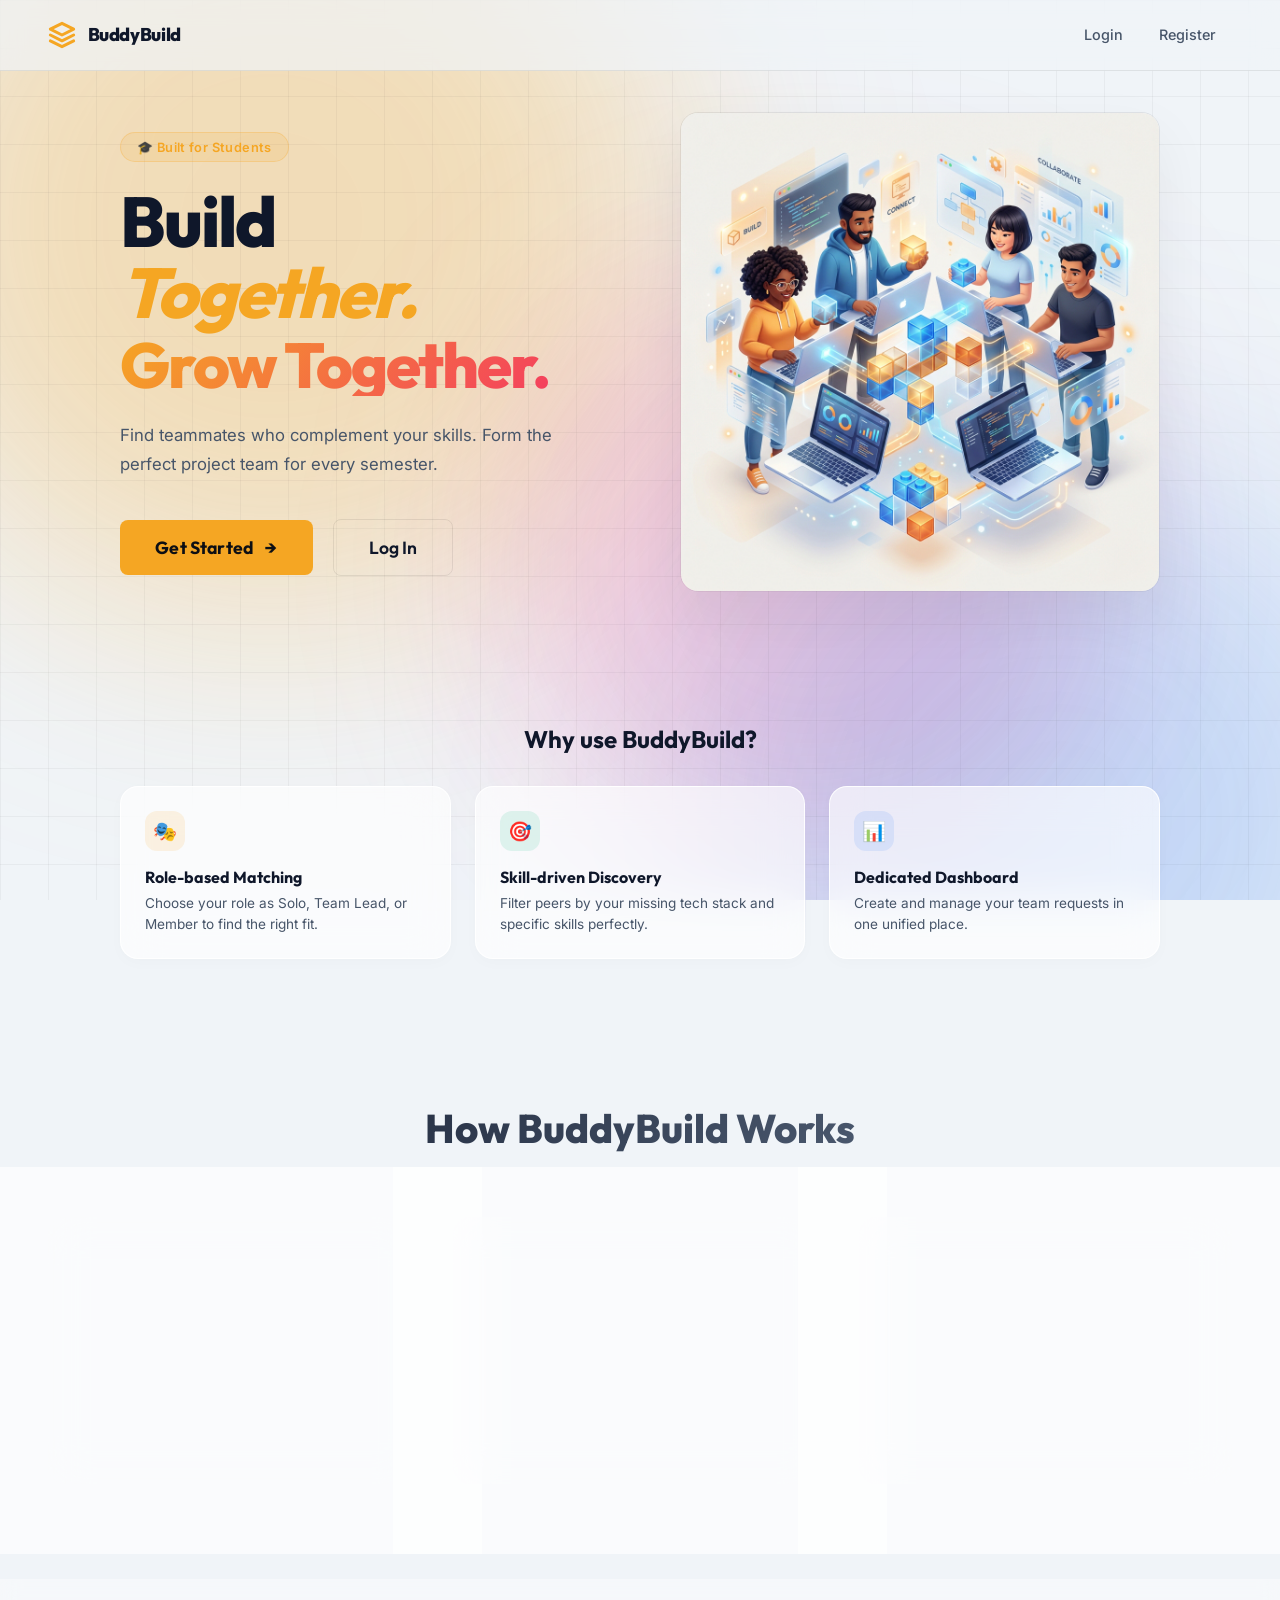
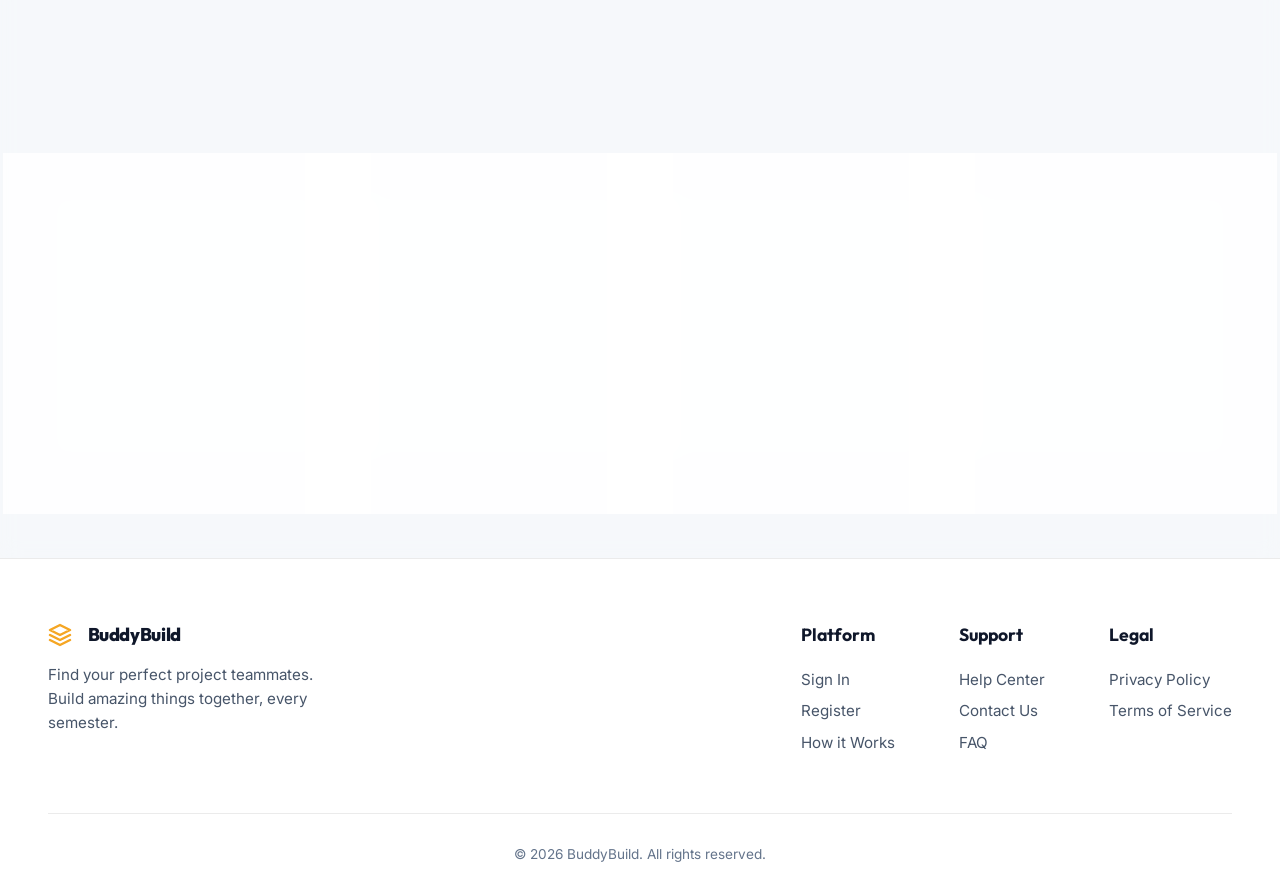
==== index.html @ 49490de5 "Initial commit" ====
<!DOCTYPE html>
<html lang="en">
<head>
  <meta charset="UTF-8" />
  <meta name="viewport" content="width=device-width, initial-scale=1.0"/>
  <title>BuddyBuild — Find Your Team</title>
  <link rel="stylesheet" href="css/global.css" />
  <link rel="stylesheet" href="css/auth.css" />
  <link rel="preconnect" href="https://fonts.googleapis.com">
  <link href="https://fonts.googleapis.com/css2?family=Outfit:wght@400;600;700;800&family=Inter:wght@300;400;500&display=swap" rel="stylesheet">
</head>
<body class="auth-body">

  <div class="auth-bg">
    <div class="bg-blob b1"></div>
    <div class="bg-blob b2"></div>
    <div class="bg-blob b3"></div>
    <div class="grid-overlay"></div>
  </div>

  <header class="auth-header">
    <div class="logo">
      <svg width="28" height="28" viewBox="0 0 24 24" fill="none" stroke="var(--accent)" stroke-width="2.5" stroke-linecap="round" stroke-linejoin="round" style="margin-right: 2px;">
        <polygon points="12 2 2 7 12 12 22 7 12 2"></polygon>
        <polyline points="2 17 12 22 22 17"></polyline>
        <polyline points="2 12 12 17 22 12"></polyline>
      </svg>
      <span class="logo-text">BuddyBuild</span>
    </div>
    <nav class="auth-nav">
      <a href="login.html" class="nav-link">Login</a>
      <a href="register.html" class="nav-link">Register</a>
    </nav>
  </header>

  <main class="auth-main">
    <!-- Hero Left -->
    <div class="hero-section">
      <div class="hero-badge">🎓 Built for Students</div>
      <h1 class="hero-title">
        Build<br/>
        <em>Together.</em><br/>
        <span class="hero-accent">Grow Together.</span>
      </h1>
      <p class="hero-sub">Find teammates who complement your skills. Form the perfect project team for every semester.</p>



      <div style="margin-top: 2.5rem;">
        <a href="register.html" class="btn-primary" style="font-size: 1.1rem; padding: 1rem 2.2rem; margin-right: 1rem;">Get Started <span class="btn-arrow">→</span></a>
        <a href="login.html" class="btn-outline" style="font-size: 1.1rem; padding: 1rem 2.2rem;">Log In</a>
      </div>
    </div>

    <!-- Hero Right Illustration -->
    <div class="hero-illustration" style="position: relative; animation: float 6s ease-in-out infinite; justify-self: center;">
      <img src="hero.png" alt="Students building together" style="width: 100%; max-width: 520px; border-radius: var(--radius-lg); box-shadow: 0 24px 60px rgba(0,0,0,0.06); object-fit: cover; border: 1px solid var(--border);" />
    </div>

    <!-- Full Width Feature Cards -->
    <div class="hero-features" style="grid-column: 1 / -1; margin-top: 4rem;">
      <h3 style="font-family: var(--font-display); font-size: 1.5rem; margin-bottom: 2rem; color: var(--text); text-align: center;">Why use BuddyBuild?</h3>
      <div class="features-grid" style="display: grid; grid-template-columns: repeat(3, 1fr); gap: 1.5rem;">
        <div class="feat-card">
          <div class="feat-icon accent">🎭</div>
          <div class="feat-title">Role-based Matching</div>
          <div class="feat-desc">Choose your role as Solo, Team Lead, or Member to find the right fit.</div>
        </div>
        <div class="feat-card">
          <div class="feat-icon green">🎯</div>
          <div class="feat-title">Skill-driven Discovery</div>
          <div class="feat-desc">Filter peers by your missing tech stack and specific skills perfectly.</div>
        </div>
        <div class="feat-card">
          <div class="feat-icon blue">📊</div>
          <div class="feat-title">Dedicated Dashboard</div>
          <div class="feat-desc">Create and manage your team requests in one unified place.</div>
        </div>
      </div>
    </div>
  </main>

  <!-- HOW IT WORKS SECTION -->
  <section class="landing-section" id="how-it-works">
    <div class="section-container">
      <h2 class="section-title">How BuddyBuild Works</h2>
      <div class="timeline-grid">
        <div class="timeline-card">
          <div class="timeline-step">1</div>
          <h4>Create Your Profile</h4>
          <p>Sign up, list your technical skills, and outline your semester project goals to get started.</p>
        </div>
        <div class="timeline-card">
          <div class="timeline-step">2</div>
          <h4>Find Your Match</h4>
          <p>Use our advanced discovery tools to find classmates checking exactly the skill boxes you lack.</p>
        </div>
        <div class="timeline-card">
          <div class="timeline-step">3</div>
          <h4>Build & Succeed</h4>
          <p>Connect, utilize the dedicated project dashboards, and build your perfect semester project.</p>
        </div>
      </div>
    </div>
  </section>

  <!-- TESTIMONIALS SECTION -->
  <section class="landing-section alt-bg" id="testimonials">
    <div class="section-container">
      <h2 class="section-title">What Students Say</h2>
      <div class="testimonials-grid">
        <div class="testim-card">
          <p>"I couldn't find a frontend dev for my capstone. BuddyBuild connected me with the perfect match in hours!"</p>
          <div class="testim-author">
            <div class="testim-avatar">AB</div>
            <div class="testim-author-info">
              <strong>Ashmit Bisht</strong>
              <span>Comp Sci, Sem 6</span>
            </div>
          </div>
        </div>
        <div class="testim-card">
          <p>"The dashboard makes managing team tasks incredibly easy. I use it for literally every single group assignment."</p>
          <div class="testim-author">
            <div class="testim-avatar">RM</div>
            <div class="testim-author-info">
              <strong>Raghav Mittal</strong>
              <span>Software Engineering, Sem 6</span>
            </div>
          </div>
        </div>
        <div class="testim-card">
          <p>"No more awkward classroom group forming. Filtering by technical stacks completely saved our ML project."</p>
          <div class="testim-author">
            <div class="testim-avatar">AD</div>
            <div class="testim-author-info">
              <strong>Aryan Dhoundiyal</strong>
              <span>Software Engineering, Sem 6</span>
            </div>
          </div>
        </div>
        <div class="testim-card">
          <p>"Finding a team used to be pure stress. Thanks to BuddyBuild, our project team hit the ground running."</p>
          <div class="testim-author">
            <div class="testim-avatar">AV</div>
            <div class="testim-author-info">
              <strong>Aditya Verma</strong>
              <span>Comp Sci, Sem 6</span>
            </div>
          </div>
        </div>
      </div>
    </div>
  </section>

  <!-- FOOTER -->
  <footer class="site-footer">
    <div class="footer-container">
      <div class="footer-top">
        <div class="footer-brand">
          <div class="logo" style="margin-bottom: 1rem;">
            <svg width="24" height="24" viewBox="0 0 24 24" fill="none" stroke="var(--accent)" stroke-width="2.5" stroke-linecap="round" stroke-linejoin="round" style="margin-right: 6px;">
              <polygon points="12 2 2 7 12 12 22 7 12 2"></polygon>
              <polyline points="2 17 12 22 22 17"></polyline>
              <polyline points="2 12 12 17 22 12"></polyline>
            </svg>
            <span class="logo-text">BuddyBuild</span>
          </div>
          <p class="footer-desc">Find your perfect project teammates. Build amazing things together, every semester.</p>
        </div>
        
        <div class="footer-links">
          <div class="footer-col">
            <h4>Platform</h4>
            <a href="login.html">Sign In</a>
            <a href="register.html">Register</a>
            <a href="#how-it-works">How it Works</a>
          </div>
          <div class="footer-col">
            <h4>Support</h4>
            <a href="#">Help Center</a>
            <a href="#">Contact Us</a>
            <a href="#">FAQ</a>
          </div>
          <div class="footer-col">
            <h4>Legal</h4>
            <a href="#">Privacy Policy</a>
            <a href="#">Terms of Service</a>
          </div>
        </div>
      </div>
      <div class="footer-bottom">
        <p>&copy; 2026 BuddyBuild. All rights reserved.</p>
      </div>
    </div>
  </footer>

  <script src="js/auth.js"></script>
</body>
</html>
---- css/global.css ----
/* ============================================================
   BUDDYBUILD — Global Styles
   Design: Dark editorial with amber accents
   ============================================================ */

@import url('https://fonts.googleapis.com/css2?family=Outfit:wght@400;600;700;800&family=Inter:wght@300;400;500&display=swap');

:root {
  /* Base Palette */
  --bg:          #f0f4f8;
  --surface:     #ffffff;
  --surface-2:   #e2e8f0;
  --surface-3:   #cbd5e1;
  --border:      rgba(0,0,0,0.08);
  --border-soft: rgba(0,0,0,0.04);

  /* Text */
  --text:        #0f172a;
  --text-2:      #475569;
  --text-3:      #64748b;

  /* Accent */
  --accent:      #f5a623;
  --accent-dim:  rgba(245,166,35,0.12);
  --accent-glow: rgba(245,166,35,0.25);

  /* Status */
  --green:       #10b981;
  --green-dim:   rgba(16,185,129,0.12);
  --red:         #ef4444;
  --red-dim:     rgba(239,68,68,0.12);
  --blue:        #3b82f6;
  --blue-dim:    rgba(59,130,246,0.12);
  --purple:      #8b5cf6;
  --purple-dim:  rgba(139,92,246,0.12);
  --pink:        #ec4899;

  /* Sizing */
  --sidebar-w:   240px;
  --radius:      12px;
  --radius-sm:   8px;
  --radius-lg:   18px;

  /* Typography */
  --font-display: 'Outfit', sans-serif;
  --font-body:    'Inter', sans-serif;
}

*, *::before, *::after { box-sizing: border-box; margin: 0; padding: 0; }

html { font-size: 16px; scroll-behavior: smooth; }

body {
  font-family: var(--font-body);
  background: var(--bg);
  color: var(--text);
  min-height: 100vh;
  -webkit-font-smoothing: antialiased;
}

h1,h2,h3,h4 { font-family: var(--font-display); }

a { color: var(--accent); text-decoration: none; }
a:hover { opacity: 0.85; }

input, select, textarea, button {
  font-family: var(--font-body);
  font-size: 0.9rem;
}

/* ── Scrollbar ── */
::-webkit-scrollbar { width: 6px; height: 6px; }
::-webkit-scrollbar-track { background: transparent; }
::-webkit-scrollbar-thumb { background: var(--surface-3); border-radius: 3px; }

/* ============================================================
   BUTTONS
   ============================================================ */
.btn-primary {
  display: inline-flex;
  align-items: center;
  gap: 0.5rem;
  background: var(--accent);
  color: #0d0f14;
  font-family: var(--font-display);
  font-weight: 700;
  font-size: 0.9rem;
  padding: 0.7rem 1.4rem;
  border: none;
  border-radius: var(--radius-sm);
  cursor: pointer;
  transition: all 0.2s ease;
  letter-spacing: 0.01em;
}
.btn-primary:hover { background: #fbb748; transform: translateY(-1px); box-shadow: 0 6px 24px var(--accent-glow); }
.btn-primary.sm { padding: 0.45rem 1rem; font-size: 0.8rem; }

.btn-outline {
  display: inline-flex;
  align-items: center;
  gap: 0.4rem;
  background: transparent;
  color: var(--text);
  border: 1px solid var(--border);
  font-family: var(--font-display);
  font-weight: 600;
  font-size: 0.9rem;
  padding: 0.7rem 1.4rem;
  border-radius: var(--radius-sm);
  cursor: pointer;
  transition: all 0.2s ease;
}
.btn-outline:hover { border-color: var(--accent); color: var(--accent); background: var(--accent-dim); }
.btn-outline.sm { padding: 0.45rem 1rem; font-size: 0.8rem; }

.btn-danger {
  display: inline-flex;
  align-items: center;
  gap: 0.4rem;
  background: var(--red-dim);
  color: var(--red);
  border: 1px solid rgba(239,68,68,0.25);
  font-family: var(--font-display);
  font-weight: 600;
  font-size: 0.9rem;
  padding: 0.7rem 1.4rem;
  border-radius: var(--radius-sm);
  cursor: pointer;
  transition: all 0.2s ease;
}
.btn-danger:hover { background: var(--red); color: #fff; }
.btn-danger.sm { padding: 0.45rem 1rem; font-size: 0.8rem; }

.btn-sm {
  display: inline-flex;
  align-items: center;
  background: var(--accent-dim);
  color: var(--accent);
  border: 1px solid rgba(245,166,35,0.25);
  font-weight: 600;
  font-size: 0.8rem;
  padding: 0.4rem 0.9rem;
  border-radius: 6px;
  cursor: pointer;
  transition: all 0.2s;
  white-space: nowrap;
}
.btn-sm:hover { background: var(--accent); color: var(--bg); }

/* ============================================================
   MODAL
   ============================================================ */
.modal-overlay {
  display: none;
  position: fixed;
  inset: 0;
  background: rgba(0,0,0,0.7);
  backdrop-filter: blur(4px);
  z-index: 1000;
  align-items: center;
  justify-content: center;
}
.modal-overlay.open { display: flex; }

.modal-box {
  background: var(--surface);
  border: 1px solid var(--border);
  border-radius: var(--radius-lg);
  padding: 2rem;
  width: min(520px, 94vw);
  max-height: 90vh;
  overflow-y: auto;
  position: relative;
  animation: modalIn 0.2s ease;
}
.modal-box.sm-modal { width: min(380px, 94vw); }
@keyframes modalIn {
  from { opacity:0; transform: scale(0.95) translateY(10px); }
  to   { opacity:1; transform: none; }
}

.modal-close {
  position: absolute;
  top: 1rem; right: 1rem;
  background: var(--surface-2);
  border: 1px solid var(--border);
  color: var(--text-2);
  width: 32px; height: 32px;
  border-radius: 50%;
  cursor: pointer;
  font-size: 0.85rem;
  display: flex; align-items:center; justify-content:center;
  transition: all 0.2s;
}
.modal-close:hover { background: var(--red-dim); color: var(--red); border-color: var(--red); }

.modal-box h3 {
  font-size: 1.25rem;
  margin-bottom: 1.5rem;
  padding-right: 2rem;
}

/* ============================================================
   FORM ELEMENTS
   ============================================================ */
.field-group { display:flex; flex-direction:column; gap:0.4rem; margin-bottom:1rem; }
.field-group label { font-size:0.8rem; color:var(--text-2); font-weight:500; letter-spacing:0.03em; text-transform:uppercase; }
.field-group.full { grid-column: 1 / -1; }

.two-col { display:grid; grid-template-columns:1fr 1fr; gap:1rem; }

/* ============================================================
   SKILL TAGS
   ============================================================ */
.skill-tag {
  display: inline-block;
  background: var(--surface-3);
  color: var(--text-2);
  font-size: 0.78rem;
  font-weight: 500;
  padding: 0.3rem 0.75rem;
  border-radius: 100px;
  border: 1px solid var(--border);
  transition: all 0.15s;
}
.skill-tag.sm { font-size: 0.7rem; padding: 0.2rem 0.55rem; }
.skill-tag:hover { border-color: var(--accent); color: var(--accent); background: var(--accent-dim); }

/* ============================================================
   TOAST NOTIFICATION
   ============================================================ */
.toast {
  position: fixed;
  bottom: 2rem;
  left: 50%;
  transform: translateX(-50%) translateY(100px);
  background: var(--surface-2);
  border: 1px solid var(--border);
  color: var(--text);
  padding: 0.75rem 1.5rem;
  border-radius: 100px;
  font-size: 0.88rem;
  font-weight: 500;
  z-index: 9999;
  opacity: 0;
  transition: all 0.3s cubic-bezier(0.34, 1.56, 0.64, 1);
  white-space: nowrap;
  display: flex;
  align-items: center;
  gap: 0.5rem;
}
.toast.show { opacity:1; transform: translateX(-50%) translateY(0); }
.toast.success { border-color: rgba(16,185,129,0.4); background: rgba(16,185,129,0.1); color: var(--green); }
.toast.error   { border-color: rgba(239,68,68,0.4); background: rgba(239,68,68,0.1); color: var(--red); }
.toast.info    { border-color: rgba(245,166,35,0.4); background: rgba(245,166,35,0.1); color: var(--accent); }

/* ============================================================
   SECTION CARD (shared)
   ============================================================ */
.section-card {
  background: var(--surface);
  border: 1px solid var(--border);
  border-radius: var(--radius-lg);
  padding: 1.5rem;
  margin-bottom: 1.5rem;
}
.sc-head {
  display: flex;
  align-items: center;
  justify-content: space-between;
  margin-bottom: 1.25rem;
}
.sc-head h3 { font-size: 1rem; font-family: var(--font-display); }
.sc-sub { font-size: 0.8rem; color: var(--text-3); }

/* ============================================================
   SIDEBAR OVERLAY
   ============================================================ */
.sidebar-overlay {
  display: none;
  position: fixed;
  inset: 0;
  background: rgba(0,0,0,0.6);
  z-index: 90;
}
@media (max-width:768px) {
}
@keyframes float {
  0% { transform: translateY(0px); }
  50% { transform: translateY(-12px); }
  100% { transform: translateY(0px); }
}
---- css/auth.css ----
/* ============================================================
   BUDDYBUILD — Auth Page Styles
   ============================================================ */

.auth-body { overflow-x: hidden; }

/* ── Animated Background ── */
.auth-bg {
  position: fixed;
  inset: 0;
  z-index: 0;
  overflow: hidden;
}

.bg-blob {
  position: absolute;
  border-radius: 50%;
  opacity: 0.6;
  animation: blobFloat 12s ease-in-out infinite;
  mix-blend-mode: multiply;
}
.b1 { width: 800px; height: 800px; background: rgba(245, 166, 35, 0.5); top: -20%; left: -10%; animation-delay: 0s; filter: blur(120px); }
.b2 { width: 700px; height: 700px; background: rgba(59, 130, 246, 0.4); bottom: -30%; right: -10%; animation-delay: 4s; filter: blur(120px); }
.b3 { width: 600px; height: 600px; background: rgba(236, 72, 153, 0.4); top: 30%; left: 40%; animation-delay: 7s; filter: blur(100px); }

@keyframes blobFloat {
  0%, 100% { transform: translate(0,0) scale(1); }
  33%  { transform: translate(30px, -40px) scale(1.05); }
  66%  { transform: translate(-20px, 30px) scale(0.97); }
}

.grid-overlay {
  position: absolute;
  inset: 0;
  background-image:
    linear-gradient(rgba(0,0,0,0.04) 1px, transparent 1px),
    linear-gradient(90deg, rgba(0,0,0,0.04) 1px, transparent 1px);
  background-size: 48px 48px;
}

/* ── Header ── */
.auth-header {
  position: fixed;
  top: 0; left: 0; right: 0;
  z-index: 10;
  display: flex;
  align-items: center;
  justify-content: space-between;
  padding: 1.25rem 3rem;
  background: rgba(240,244,248,0.7);
  backdrop-filter: blur(12px);
  border-bottom: 1px solid var(--border);
}

.logo {
  display: flex;
  align-items: center;
  gap: 0.6rem;
}
.logo-icon {
  color: var(--accent);
  font-size: 1.4rem;
}
.logo-text {
  font-family: var(--font-display);
  font-weight: 800;
  font-size: 1.15rem;
  letter-spacing: -0.02em;
}

.auth-nav {
  display: flex;
  gap: 0.25rem;
}
.nav-link {
  color: var(--text-2);
  font-weight: 500;
  font-size: 0.9rem;
  padding: 0.4rem 1rem;
  border-radius: 6px;
  transition: all 0.2s;
}
.nav-link:hover, .nav-link.active {
  color: var(--text);
  background: var(--surface-2);
}

/* ── Main Layout ── */
.auth-main {
  position: relative;
  z-index: 1;
  min-height: 100vh;
  display: grid;
  grid-template-columns: 1fr 480px;
  gap: 4rem;
  align-items: center;
  padding: 7rem 5rem 3rem;
  max-width: 1200px;
  margin: 0 auto;
}
.auth-main.centered {
  grid-template-columns: 1fr;
  place-items: center;
}

/* ── Hero ── */

.hero-badge {
  display: inline-block;
  background: var(--accent-dim);
  border: 1px solid rgba(245,166,35,0.25);
  color: var(--accent);
  font-size: 0.8rem;
  font-weight: 600;
  padding: 0.4rem 1rem;
  border-radius: 100px;
  margin-bottom: 1.5rem;
  letter-spacing: 0.03em;
}

.hero-title {
  font-family: var(--font-display);
  font-size: clamp(3rem, 5.5vw, 5rem);
  font-weight: 800;
  line-height: 1.0;
  letter-spacing: -0.03em;
  margin-bottom: 1.5rem;
}
.hero-title em {
  font-style: italic;
  color: var(--accent);
}
.hero-accent {
  background: linear-gradient(135deg, var(--accent), #f43f5e);
  -webkit-background-clip: text;
  background-clip: text;
  -webkit-text-fill-color: transparent;
  font-size: 0.9em;
  font-weight: 800;
  display: inline-block;
}

.hero-sub {
  color: var(--text-2);
  font-size: 1.05rem;
  line-height: 1.7;
  max-width: 440px;
  margin-bottom: 2.5rem;
}

.hero-stats {
  display: flex;
  align-items: center;
  gap: 2rem;
}
.stat { text-align: center; }
.stat-num {
  display: block;
  font-family: var(--font-display);
  font-size: 1.75rem;
  font-weight: 800;
  color: var(--accent);
}
.stat-label {
  display: block;
  font-size: 0.78rem;
  color: var(--text-3);
  text-transform: uppercase;
  letter-spacing: 0.06em;
}
.stat-divider {
  width: 1px;
  height: 40px;
  background: var(--border);
}

/* ── Auth Card ── */
.auth-card {
  background: var(--surface);
  border: 1px solid var(--border);
  border-radius: var(--radius-lg);
  padding: 2.5rem;
  backdrop-filter: blur(20px);
  box-shadow: 0 32px 80px rgba(0,0,0,0.05);
}

.form-panel { display: none; }
.form-panel.active { display: block; }

.card-header {
  margin-bottom: 2rem;
}
.card-header h2 {
  font-size: 1.6rem;
  font-weight: 800;
  letter-spacing: -0.02em;
  margin-bottom: 0.3rem;
}
.card-header p { color: var(--text-2); font-size: 0.9rem; }

/* ── Auth Form ── */
.auth-form { display: flex; flex-direction: column; gap: 0; }

.auth-form .field-group {
  margin-bottom: 1.1rem;
}

.input-wrap {
  position: relative;
  display: flex;
  align-items: center;
}
.input-icon {
  position: absolute;
  left: 0.85rem;
  font-size: 0.9rem;
  color: var(--text-3);
  pointer-events: none;
}
.input-wrap input,
.input-wrap select {
  width: 100%;
  background: var(--surface-2);
  border: 1px solid var(--border);
  color: var(--text);
  padding: 0.75rem 0.85rem 0.75rem 2.5rem;
  border-radius: var(--radius-sm);
  outline: none;
  transition: border-color 0.2s;
  appearance: none;
}
.input-wrap input:focus,
.input-wrap select:focus {
  border-color: var(--accent);
  background: var(--surface-3);
}
.input-wrap input::placeholder { color: var(--text-3); }

.toggle-pass {
  position: absolute;
  right: 0.85rem;
  background: none;
  border: none;
  color: var(--text-3);
  cursor: pointer;
  font-size: 0.9rem;
  padding: 0;
  transition: color 0.2s;
}
.toggle-pass:hover { color: var(--text); }

.form-row {
  display: flex;
  align-items: center;
  justify-content: space-between;
  margin-bottom: 1.25rem;
}
.checkbox-label {
  display: flex;
  align-items: center;
  gap: 0.5rem;
  font-size: 0.85rem;
  color: var(--text-2);
  cursor: pointer;
}
.checkbox-label input { accent-color: var(--accent); }
.forgot-link { font-size: 0.85rem; color: var(--accent); }

.auth-form .btn-primary {
  width: 100%;
  justify-content: center;
  padding: 0.9rem;
  font-size: 0.95rem;
  border-radius: var(--radius-sm);
  margin-top: 0.5rem;
}
.btn-arrow { margin-left: 0.25rem; }

.switch-auth {
  text-align: center;
  margin-top: 1.5rem;
  font-size: 0.88rem;
  color: var(--text-2);
}
.switch-auth a { color: var(--accent); font-weight: 600; }

/* ── Two col inside form ── */
.auth-form .two-col .field-group { margin-bottom: 0; }
.auth-form .two-col { margin-bottom: 1.1rem; }

/* ── Feature Cards ── */
.features-grid {
  display: grid;
  grid-template-columns: repeat(auto-fit, minmax(200px, 1fr));
  gap: 1.25rem;
  margin-top: 1.5rem;
}
.feat-card {
  background: rgba(255, 255, 255, 0.65);
  backdrop-filter: blur(20px);
  border: 1px solid rgba(255, 255, 255, 0.9);
  border-radius: var(--radius-lg);
  padding: 1.5rem;
  box-shadow: 0 4px 15px rgba(0,0,0,0.02);
  transition: all 0.3s cubic-bezier(0.4, 0, 0.2, 1);
}
.feat-card:hover {
  transform: translateY(-4px);
  box-shadow: 0 12px 25px rgba(0,0,0,0.05);
  border-color: var(--accent);
}
.feat-icon {
  display: inline-flex;
  align-items: center;
  justify-content: center;
  width: 40px;
  height: 40px;
  border-radius: 12px;
  font-size: 1.2rem;
  margin-bottom: 1rem;
}
.feat-icon.accent { background: var(--accent-dim); color: var(--accent); }
.feat-icon.green  { background: var(--green-dim); color: var(--green); }
.feat-icon.blue   { background: var(--blue-dim); color: var(--blue); }
.feat-title {
  font-family: var(--font-display);
  font-size: 1rem;
  font-weight: 700;
  color: var(--text);
  margin-bottom: 0.4rem;
}
.feat-desc {
  font-size: 0.85rem;
  color: var(--text-2);
  line-height: 1.5;
}

/* ── Landing Sections ── */
.landing-section {
  padding: 6rem 3rem;
  position: relative;
  z-index: 2;
}
.landing-section.alt-bg {
  background: rgba(255,255,255,0.4);
  backdrop-filter: blur(10px);
  border-top: 1px solid rgba(255,255,255,0.6);
  border-bottom: 1px solid rgba(255,255,255,0.6);
}
.section-container {
  max-width: 1200px;
  margin: 0 auto;
}
.section-title {
  text-align: center;
  font-family: var(--font-display);
  font-size: 2.5rem;
  font-weight: 800;
  margin-bottom: 4rem;
  color: var(--text);
  background: linear-gradient(135deg, var(--text), #64748b);
  -webkit-background-clip: text;
  background-clip: text;
  -webkit-text-fill-color: transparent;
}

.timeline-grid {
  display: grid;
  grid-template-columns: repeat(auto-fit, minmax(280px, 1fr));
  gap: 2rem;
  position: relative;
}
.timeline-card {
  background: rgba(255, 255, 255, 0.65);
  backdrop-filter: blur(20px);
  border: 1px solid rgba(255, 255, 255, 0.9);
  padding: 2.5rem;
  border-radius: var(--radius-lg);
  box-shadow: 0 10px 40px rgba(0,0,0,0.03);
  text-align: center;
  transition: transform 0.3s cubic-bezier(0.4, 0, 0.2, 1);
}
.timeline-card:hover {
  transform: translateY(-8px);
  border-color: var(--accent);
}
.timeline-step {
  display: inline-flex;
  align-items: center;
  justify-content: center;
  width: 50px;
  height: 50px;
  background: var(--accent);
  color: #fff;
  border-radius: 50%;
  font-size: 1.3rem;
  font-family: var(--font-display);
  font-weight: 800;
  margin-bottom: 1.5rem;
  box-shadow: 0 8px 20px var(--accent-glow);
}
.timeline-card h4 {
  font-family: var(--font-display);
  font-size: 1.25rem;
  margin-bottom: 0.8rem;
  color: var(--text);
}
.timeline-card p {
  font-size: 0.95rem;
  color: var(--text-2);
  line-height: 1.6;
}

.testimonials-grid {
  display: grid;
  grid-template-columns: repeat(4, 1fr);
  gap: 1.5rem;
}
.testim-card {
  background: rgba(255,255,255,0.8);
  backdrop-filter: blur(10px);
  border: 1px solid rgba(255,255,255,0.9);
  padding: 1.75rem;
  border-radius: var(--radius-lg);
  box-shadow: 0 8px 30px rgba(0,0,0,0.02);
}
.testim-card p {
  font-size: 0.95rem;
  color: var(--text-2);
  font-style: italic;
  margin-bottom: 1.5rem;
  line-height: 1.6;
}
.testim-author {
  display: flex;
  align-items: center;
  gap: 1rem;
}
.testim-avatar {
  width: 48px;
  height: 48px;
  border-radius: 50%;
  background: var(--accent-dim);
  color: var(--text);
  display: flex;
  align-items: center;
  justify-content: center;
  font-weight: 700;
  font-size: 1.1rem;
}
.testim-author-info strong {
  display: block;
  color: var(--text);
  margin-bottom: 0.2rem;
  font-family: var(--font-display);
  font-size: 1.1rem;
}
.testim-author-info span {
  font-size: 0.8rem;
  color: var(--text-3);
  text-transform: uppercase;
  letter-spacing: 0.05em;
}

/* ── Footer ── */
.site-footer {
  background: var(--surface);
  border-top: 1px solid var(--border);
  padding: 4rem 3rem 2rem;
  position: relative;
  z-index: 2;
}
.footer-container {
  max-width: 1200px;
  margin: 0 auto;
}
.footer-top {
  display: flex;
  justify-content: space-between;
  gap: 4rem;
  flex-wrap: wrap;
  margin-bottom: 3rem;
}
.footer-brand {
  max-width: 300px;
}
.footer-brand .logo {
  margin-bottom: 1rem;
}
.footer-desc {
  color: var(--text-2);
  font-size: 0.95rem;
  line-height: 1.6;
}
.footer-links {
  display: flex;
  gap: 4rem;
  flex-wrap: wrap;
}
.footer-col h4 {
  font-family: var(--font-display);
  font-size: 1.1rem;
  color: var(--text);
  margin-bottom: 1.5rem;
}
.footer-col a {
  display: block;
  color: var(--text-2);
  font-size: 0.95rem;
  margin-bottom: 0.8rem;
  transition: color 0.2s;
}
.footer-col a:hover {
  color: var(--accent);
}
.footer-bottom {
  border-top: 1px solid var(--border);
  padding-top: 2rem;
  text-align: center;
  color: var(--text-3);
  font-size: 0.85rem;
}

/* ── Responsive ── */
@media (max-width: 1024px) {
  .auth-main {
    grid-template-columns: 1fr;
    padding: 6rem 2rem 3rem;
    max-width: 500px;
  }
  .hero-section { display: none; }
  .testimonials-grid {
    grid-template-columns: repeat(2, 1fr);
  }
}
@media (max-width: 768px) {
  .timeline-grid {
    grid-template-columns: 1fr;
  }
  .testimonials-grid {
    grid-template-columns: 1fr;
  }
}
@media (max-width: 480px) {
  .auth-header { padding: 1rem 1.5rem; }
  .auth-main { padding: 5rem 1rem 2rem; }
  .auth-card { padding: 1.75rem 1.25rem; }
}
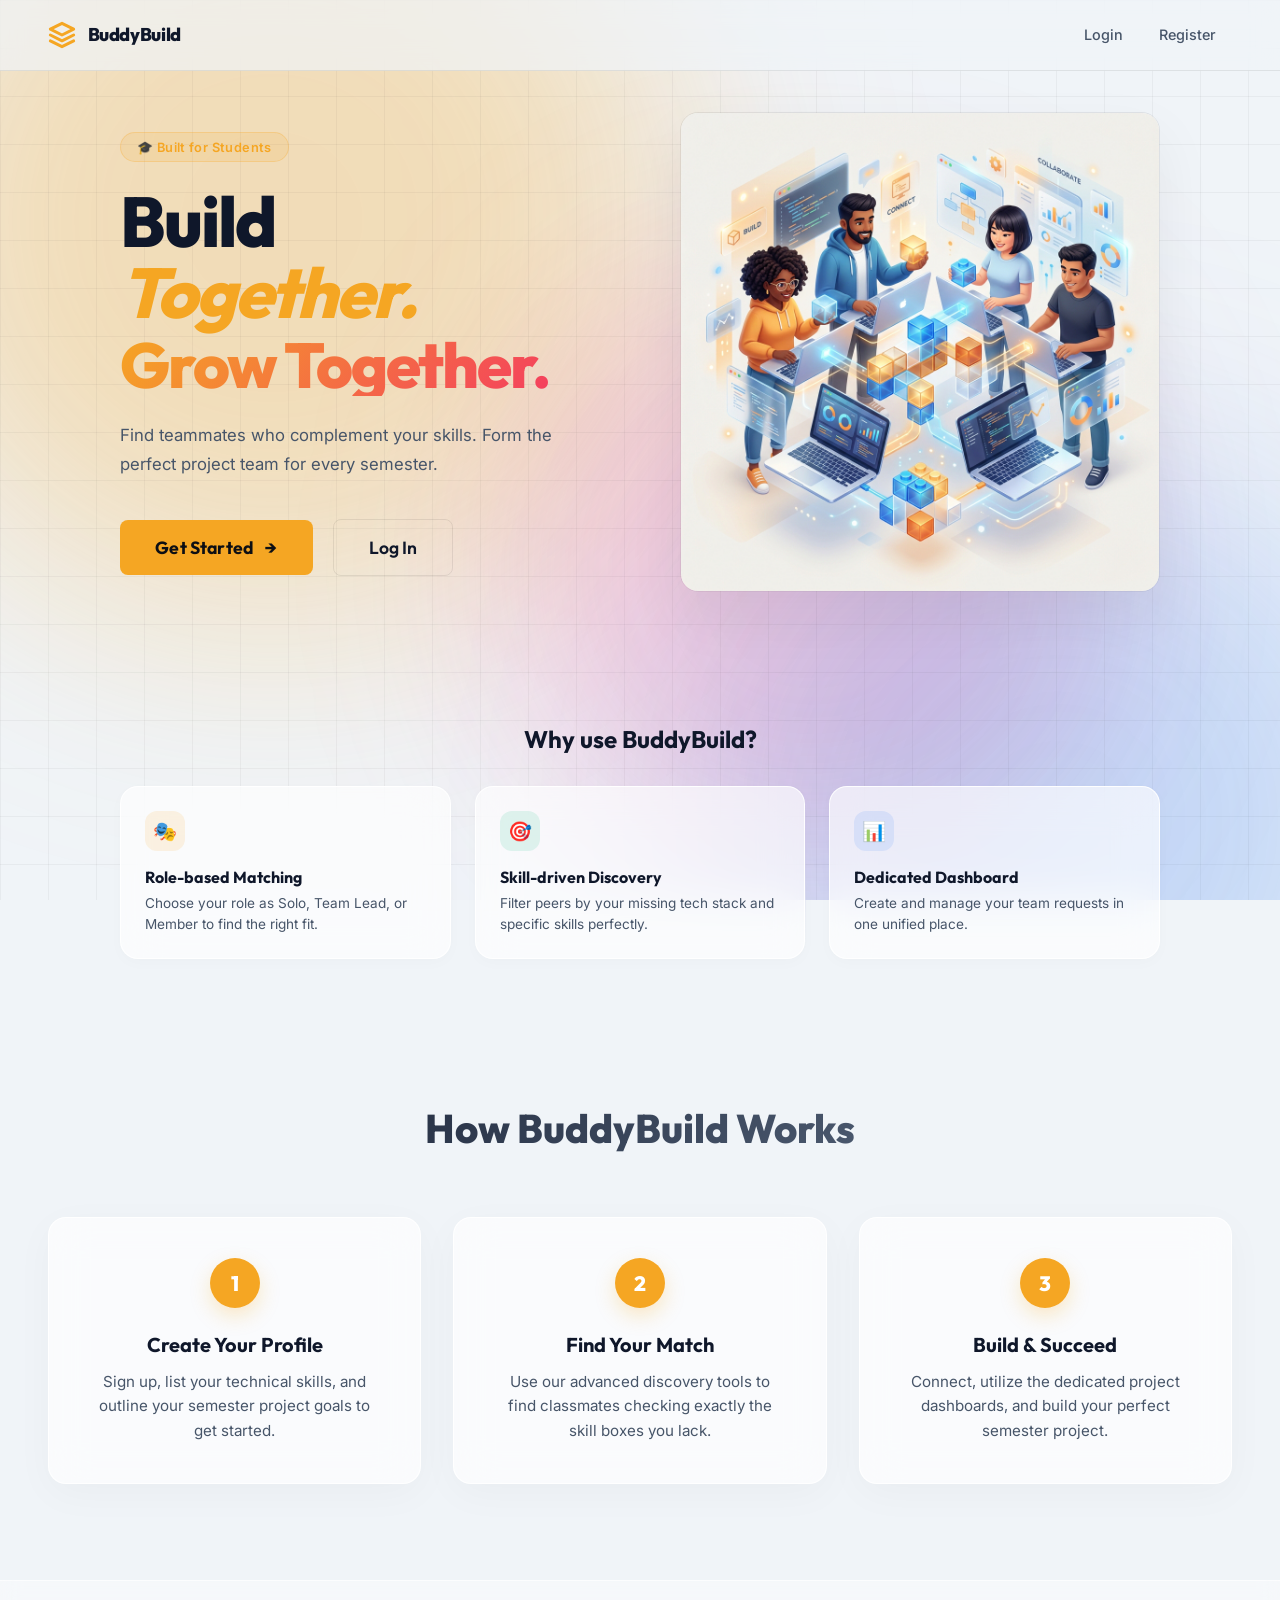
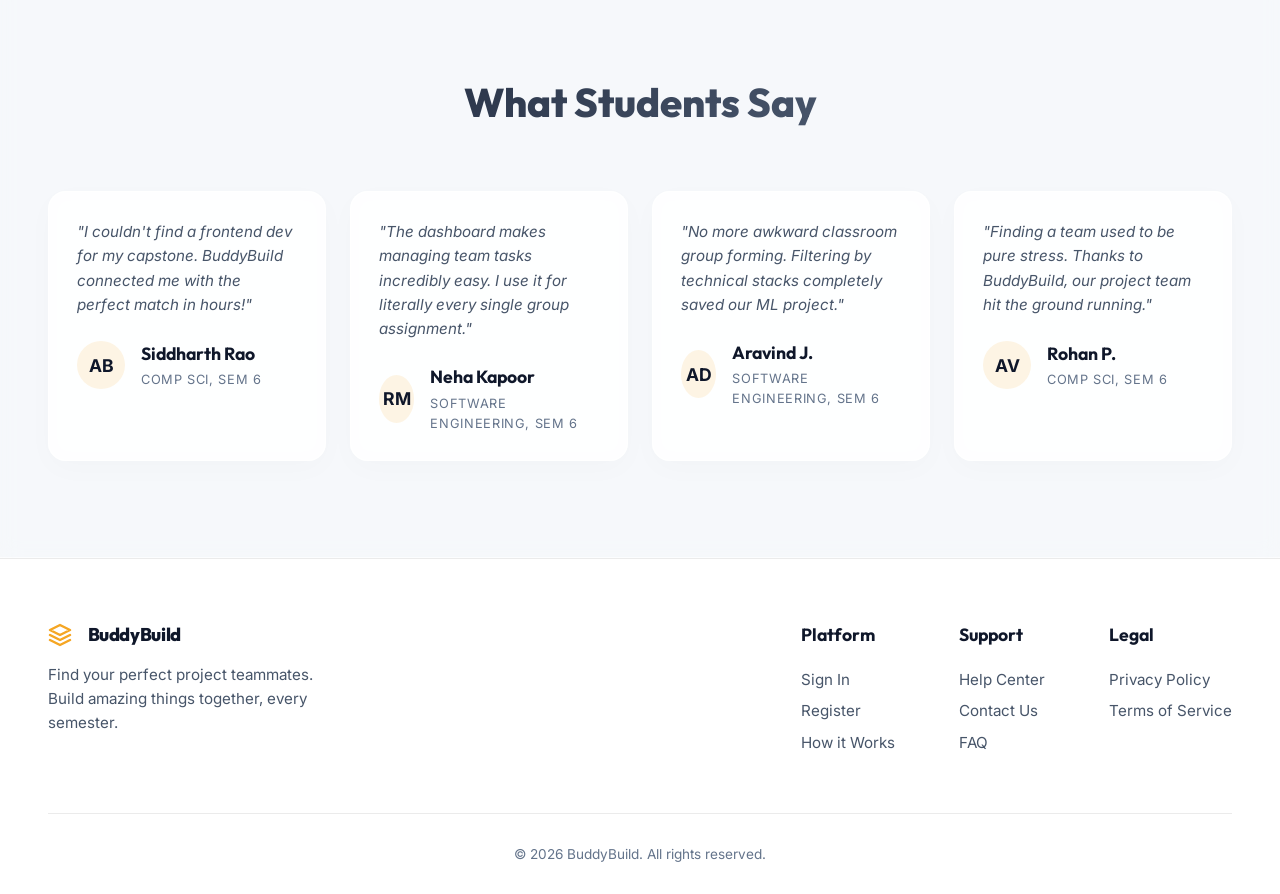
==== commit 3fe6bdc9: "Updated project files and added new features" ====
--- a/index.html
+++ b/index.html
@@ -114,7 +114,7 @@
           <div class="testim-author">
             <div class="testim-avatar">AB</div>
             <div class="testim-author-info">
-              <strong>Ashmit Bisht</strong>
+              <strong>Siddharth Rao</strong>
               <span>Comp Sci, Sem 6</span>
             </div>
           </div>
@@ -124,7 +124,7 @@
           <div class="testim-author">
             <div class="testim-avatar">RM</div>
             <div class="testim-author-info">
-              <strong>Raghav Mittal</strong>
+              <strong>Neha Kapoor</strong>
               <span>Software Engineering, Sem 6</span>
             </div>
           </div>
@@ -134,7 +134,7 @@
           <div class="testim-author">
             <div class="testim-avatar">AD</div>
             <div class="testim-author-info">
-              <strong>Aryan Dhoundiyal</strong>
+              <strong>Aravind J.</strong>
               <span>Software Engineering, Sem 6</span>
             </div>
           </div>
@@ -144,7 +144,7 @@
           <div class="testim-author">
             <div class="testim-avatar">AV</div>
             <div class="testim-author-info">
-              <strong>Aditya Verma</strong>
+              <strong>Rohan P.</strong>
               <span>Comp Sci, Sem 6</span>
             </div>
           </div>
@@ -195,6 +195,7 @@
     </div>
   </footer>
 
+  <script src="js/app.js"></script>
   <script src="js/auth.js"></script>
 </body>
 </html>
